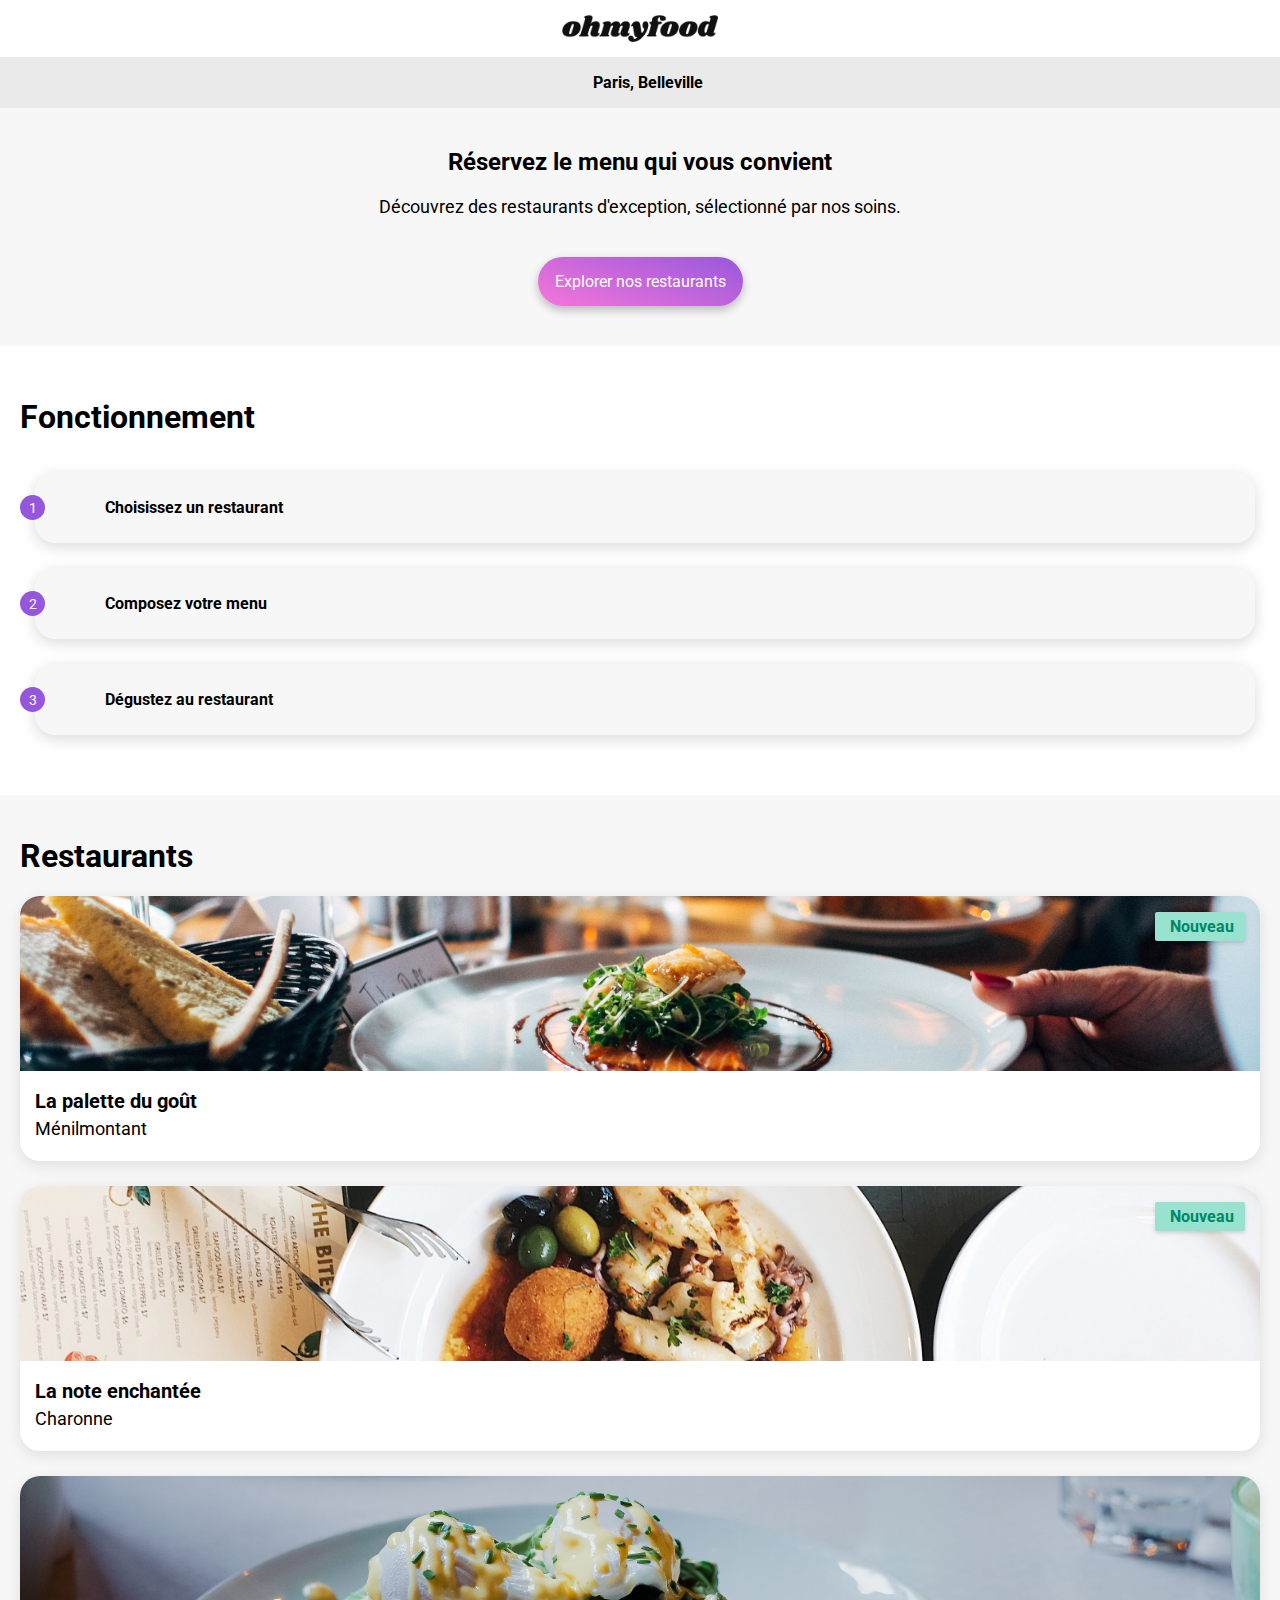
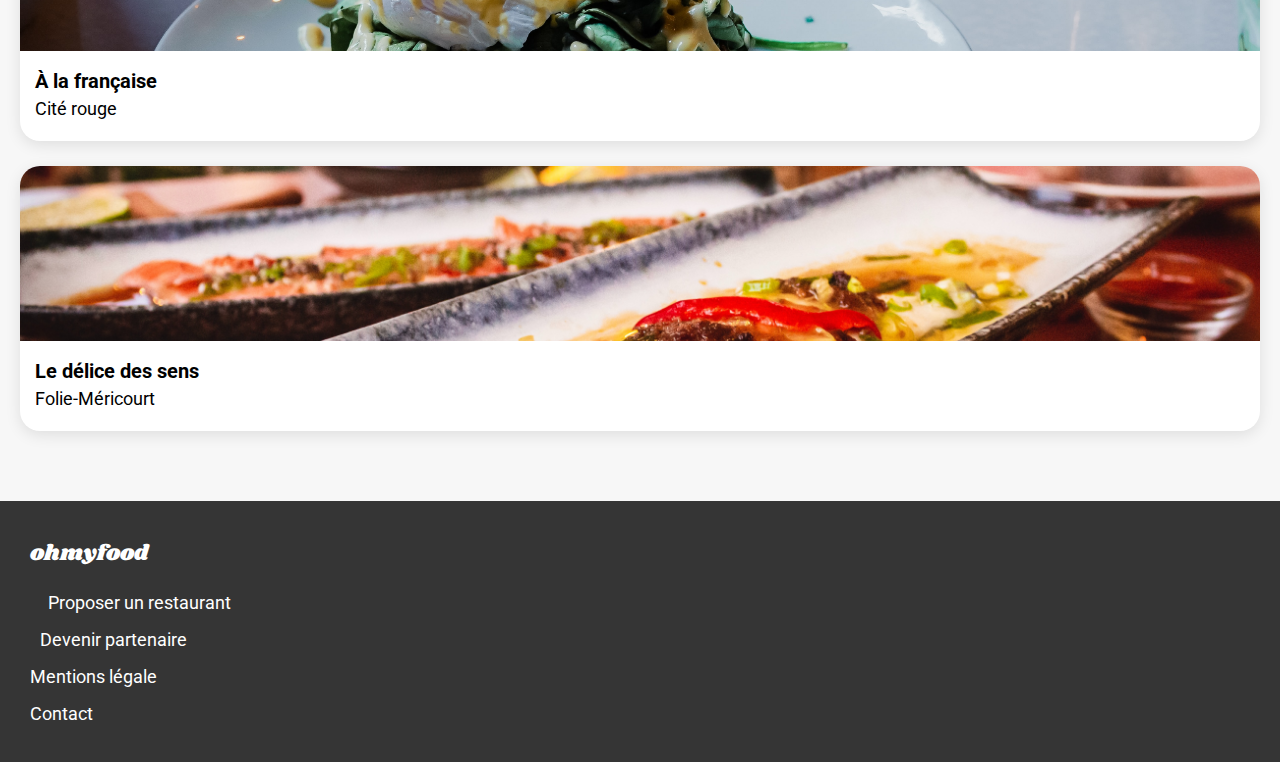
==== index.html @ df41721a "th" ====
<!DOCTYPE html>
<html lang="en">
<head>
    <meta charset="UTF-8">
    <meta http-equiv="X-UA-Compatible" content="IE=edge">
    <meta name="viewport" content="width=device-width, initial-scale=1.0">
    <title>Accueil-Ohmyfood</title>
    <link rel="stylesheet" href="css/style.css"/>
    <link rel="stylesheet" href="https://cdnjs.cloudflare.com/ajax/libs/font-awesome/6.2.1/css/all.min.css"
        integrity="sha512-MV7K8+y+gLIBoVD59lQIYicR65iaqukzvf/nwasF0nqhPay5w/9lJmVM2hMDcnK1OnMGCdVK+iQrJ7lzPJQd1w=="
        crossorigin="anonymous" referrerpolicy="no-referrer" />
        <link rel="preconnect" href="https://fonts.googleapis.com">
        <link rel="preconnect" href="https://fonts.gstatic.com" crossorigin>
        <link href="https://fonts.googleapis.com/css2?family=Quicksand:wght@300&family=Roboto:wght@300&display=swap" rel="stylesheet">
        <link href="https://fonts.googleapis.com/css2?family=Quicksand:wght@300&family=Roboto:wght@300&family=Shrikhand&display=swap" rel="stylesheet">
        <link href="https://fonts.googleapis.com/css2?family=Roboto:wght@300;400&display=swap" rel="stylesheet">
        <link href="https://fonts.googleapis.com/css2?family=Quicksand:wght@300&family=Roboto:wght@300&family=Shrikhand&display=swap" rel="stylesheet">
</head>
<body>
    <header>
        <div class="headerLogo">
            <div class="logo">
            <img src="images/logo/ohmyfood.png" alt="logo Ohmyfood">
            </div>
        </div>
    </header>
    <main>
        <section class="section-location">
            <div class="locationText">
                <div>
                    <i class="fa-solid fa-location-dot"></i>
                </div>
                <div>
                    <p>Paris, Belleville</p>
                </div>
            </div>
        </section>
        <section class="section-title">
            <div class="centerSectionTitle">
                <h1>Réservez le menu qui vous convient</h1>
                <p>Découvrez des restaurants d'exception, sélectionné par nos soins.</p>
                <div class="btn">
                    <div class="btnText">
                        Explorer nos restaurants
                    </div>
                </div>
            </div>
        </section>
        <section class="section-option">
            <h1>Fonctionnement</h1>
            <div class="containerOption">
                <div class="option">
                    <div class="number">1</div>
                    <div class="textOption">
                        <i class="fa-solid fa-mobile-screen-button"></i>
                        <p>Choisissez un restaurant</p>
                    </div>
                </div>
                <div class="option">
                    <div class="number">2</div>
                    <div class="textOption">
                        <i class="fa-solid fa-list-ul"></i>
                        <p>Composez votre menu</p>
                    </div>
                </div>
                <div class="option">
                    <div class="number">3</div>
                    <div class="textOption">
                        <i class="fa-solid fa-store"></i>
                        <p>Dégustez au restaurant</p>
                    </div>
                </div>
            </div>
        </section>
        <section class="section-restaurants">
            <h1>Restaurants</h1>
            <div class="restaurantsCard">
                <a class="card" href="page 2.html">
                    <div class="new1">
                        <div class="textNew">
                            <p>Nouveau</p>
                        </div>
                    </div>
                    <div class="contentCard">
                        <div class="textCard">
                            <h2>La palette du goût</h2>
                            <p>Ménilmontant</p>
                        </div>
                        <div class="heart">
                            <i class="fa-regular fa-heart"></i>
                        </div>
                    </div>              
                </a>
                <a class="card" href="page 3.html">
                    <div class="new2">
                        <div class="textNew">
                            <p>Nouveau</p>
                        </div>
                    </div>
                    <div class="contentCard">
                        <div class="textCard">
                            <h2>La note enchantée</h2>
                            <p>Charonne</p>
                        </div>
                        <div class="heart">
                            <i class="fa-regular fa-heart"></i>
                        </div>
                    </div>              
                </a>
                <a class="card" href="page 4.html">
                    <img src="images/restaurants/toa-heftiba-DQKerTsQwi0-unsplash.jpg" alt="">
                    <div class="contentCard">
                        <div class="textCard">
                            <h2>À la française</h2>
                            <p>Cité rouge</p>
                        </div>
                        <div class="heart">
                            <i class="fa-regular fa-heart"></i>
                        </div>
                    </div>              
                </a>
                <a class="card" href="page 5.html">
                    <img src="images/restaurants/louis-hansel-shotsoflouis-qNBGVyOCY8Q-unsplash.jpg" alt="">
                    <div class="contentCard">
                        <div class="textCard">
                            <h2>Le délice des sens</h2>
                            <p>Folie-Méricourt</p>
                        </div>
                        <div class="heart">
                            <i class="fa-regular fa-heart"></i>
                        </div>
                    </div>              
                </a>
            </div>
        </section>
    </main>
    <footer>
        <div class="group">
            <h3>ohmyfood</h3>
            <div class="textList">
                <i class="ustensil fa-solid fa-utensils"></i>
                <p>Proposer un restaurant</p>
            </div>
            <div class="textList">
                <i class="partner fa-solid fa-handshake-angle"></i>
                <p>Devenir partenaire</p>
            </div>
                <p>Mentions légale</p>
                <p>Contact</p>
        </div>
    </footer>
</body>
</html>
---- css/style.css ----
html, body {
    margin: 0;
    padding: 0;
}

* {
    font-family: 'roboto';
}

h1 {
    font-weight: bolder;
}

header {
    padding: 15px;
    box-shadow: 10px 10px 50px rgba(0, 0, 0, 0.15);
}

main {
    margin: 0;
    background: #F7F7F7;
}

.headerLogo {
    display: flex;
    justify-content: center;
    align-items: center;
    width: 100%;
}

.headerLogo a{
    position: absolute;
    left: 30px;
    text-decoration: none;
    color: black;
}

.logo {
    display: flex;
    justify-content: center;
    align-items: center;
}

.logo img {
    width: 40%;
}

.section-location {
    background: #EAEAEA;
}

.locationText {
    display: flex;
    justify-content: center;
    flex-direction: row;
    align-items: center;
    gap: 15px;
    font-weight:bold;
    font-size: 16px;
    font-family: 'roboto';
}

.section-title {
    padding: 40px 0px 40px 0px;
    background: #F7F7F7;
}

.centerSectionTitle h1, .centerSectionTitle p, .btn{
    font-family: 'Roboto';
    font-style: normal;
    text-align: center;
    margin: auto;
}

.centerSectionTitle h1 {
    font-weight: bold;
    font-size: 24px;
    line-height: 28px;
    width: 75%;
}

.centerSectionTitle p {
    font-size: 18px;
    line-height: 21px;
    width: 80%;
}

.centerSectionTitle {
    display: flex;
    justify-content: center;
    flex-direction: column;
    gap: 20px;
    width: 100%;
}

.btn {
    display: flex;
    justify-content: center;
    width: 175px;
    margin-top: 20px;
    background: linear-gradient(200.64deg, #9356DC -5.2%, #FF79DA 110.74%);
    padding: 15px 15px;
    border-radius: 25px;
    box-shadow: 0px 4px 10px rgba(0, 0, 0, 0.25);
}

.btnText {
    font-size: 16px;
    color: white;
}

.section-option {
    background-color: white;
    padding-top: 20px;
}

.section-option h1{
    padding-left: 20px; padding-top: 10px;
}

.containerOption {
    display: flex;
    flex-direction: column;
    gap: 25px;
    padding-right: 25px; padding-left: 35px;
    padding-bottom: 60px; padding-top: 15px;
    font-family: 'roboto';
}

.option {
    display: flex;
    flex-direction: row;
    align-items: center;
    justify-content: space-between;
    background-color: #F7F7F7;
    box-shadow: 0px 4px 15px rgba(0, 0, 0, 0.15);
    border-radius: 20px;
    padding: 10px 30px;
}

.textOption {
    display: flex;
    flex-direction: row;
    align-items: center;
    gap: 20px;
    padding-left: 20px;
}

.textOption p{
    font-weight: bold;
}

.textOption i {
    font-size: 18px;
    color: #7E7E7E;
}

.number {
    display: flex;
    align-items: center;
    justify-content: center;
    position: absolute;
    left: 20px;
    color: white;
    background-color:#9356DC ;
    width: 25px;
    height: 25px;
    border-radius: 20px;
    font-size: 14px;
}

.section-restaurants {
    background: #F7F7F7;
    padding: 20px;
    padding-bottom: 70px;
}

.restaurantsCard {
    display: flex;
    flex-direction: column;
    justify-content: center;
    width: 100%;
    gap: 25px;
}

.card {
    display: flex;
    justify-content: center;
    flex-direction: column;
    width: 100%;
    background-color: white;
    border-radius: 20px;
    box-shadow: 0px 4px 15px rgba(0, 0, 0, 0.1);
    text-decoration: none;
    color: black;
}

.card img {
    object-fit: cover;
    height: 175px;
    border-top-left-radius: 20px;
    border-top-right-radius: 20px
}

.contentCard {
    display: flex;
    flex-direction: row;
    align-items: center;
    justify-content: space-between;
    padding: 20px 15px;
    height: 50px;    
}

.textCard {
    line-height: 10px;
    font-family: 'roboto';
}

.textCard h2{
    font-size: 20px;
}

.textCard p {
    font-size: 18px;
}

.heart {
    display: flex;
    align-items: center;
    font-size: 27px;
}

.imgText {

    margin: 0 auto;
    color: #008766;;
    left: 70%;
    border-radius: 2px;
    background-color: #99E2D0;
    box-shadow: 0px 2px 4px rgba(0, 0, 0, 0.15);
    padding: 5px 15px;
    font-size: 16px;
    font-weight: bold;
    font-family: 'roboto';
}

.new1 {
    height: 175px;
    border-top-left-radius: 20px;
    border-top-right-radius: 20px;
    background-image: url(../images/restaurants/jay-wennington-N_Y88TWmGwA-unsplash.jpg);
    background-position-y: center;
    background-size: cover;
}

.new2 {
    height: 175px;
    border-top-left-radius: 20px;
    border-top-right-radius: 20px;
    background-image: url(../images/restaurants/stil-u2Lp8tXIcjw-unsplash.jpg);
    background-position-y: center;
    background-size: cover;
}

.textNew {
    display: flex;
    justify-content: flex-end;
}

.textNew p {
    width: 60px;
    margin-right: 15px;
    text-align: center;
    color: #008766;
    border-radius: 2px;
    background-color: #99E2D0;
    box-shadow: 0px 2px 4px rgba(0, 0, 0, 0.15);
    padding: 5px 15px;
    font-size: 16px;
    font-weight: bold;
    font-family: 'roboto';
}

footer {
    background-color: #353535;
    padding: 30px;
}

.group {
    display: flex;
    flex-direction: column;
    justify-content: flex-start;
    line-height: 1px;
    color: white;
    font-size: 18px;
}

.group h3 {
    font-family: 'Shrikhand';
    font-weight: lighter;
    font-size: 22px;
    margin-bottom: 30px;
}

.textList {
    display: flex;
    flex-direction: row;
    align-items: center;
}

.partner {
    margin-right: 10px;
}

.ustensil {
    margin-right: 18px;
}

/******** pages **********/ 


span {
    border-bottom:3px solid #99E2D0;
    padding-bottom: 5px;
}

.backImg img{
    object-fit: cover;
    height: 275px;
    width: 100%;
}

.section-menu {
    position: relative;
    top: -60px;
    background-color: #F7F7F7;
    border-radius: 40px 40px 0px 0px;
    padding: 15px 15px;
}

.section-menu h2 {
    font-family: 'roboto';
    font-size: 16px;
    font-weight: 300;
}

.titleHeart {
    display: flex;
    justify-content: space-between;
    flex-direction: row;
    align-items: center;
}

.titleHeart h1 {
    font-family: 'Shrikhand';
    font-size: 28px;
    font-weight: lighter;
}

.titleHeart i {
    font-size: 27px;
}

.formule {
    display: flex;
    flex-direction: column;
    gap: 15px;
    margin-top: 20px;
    margin-bottom: 40px;
}

.menu {
    display: flex;
    justify-content:space-between;
    background-color: white;
    border-radius: 15px;
    box-shadow: 0px 4px 15px rgba(0, 0, 0, 0.1);
    padding-right: 10px; padding-left: 10px;
    font-family: 'Roboto'; 
    gap: 15px;
}

.menuText {
    line-height: 5px;
}

.menuText h3 {
    font-size: 16px;
}

.menuText p {
    font-size: 14px;
}

.price {
    display: flex;
    align-items: end;
    font-size: 14px;
    font-weight: bold;
}
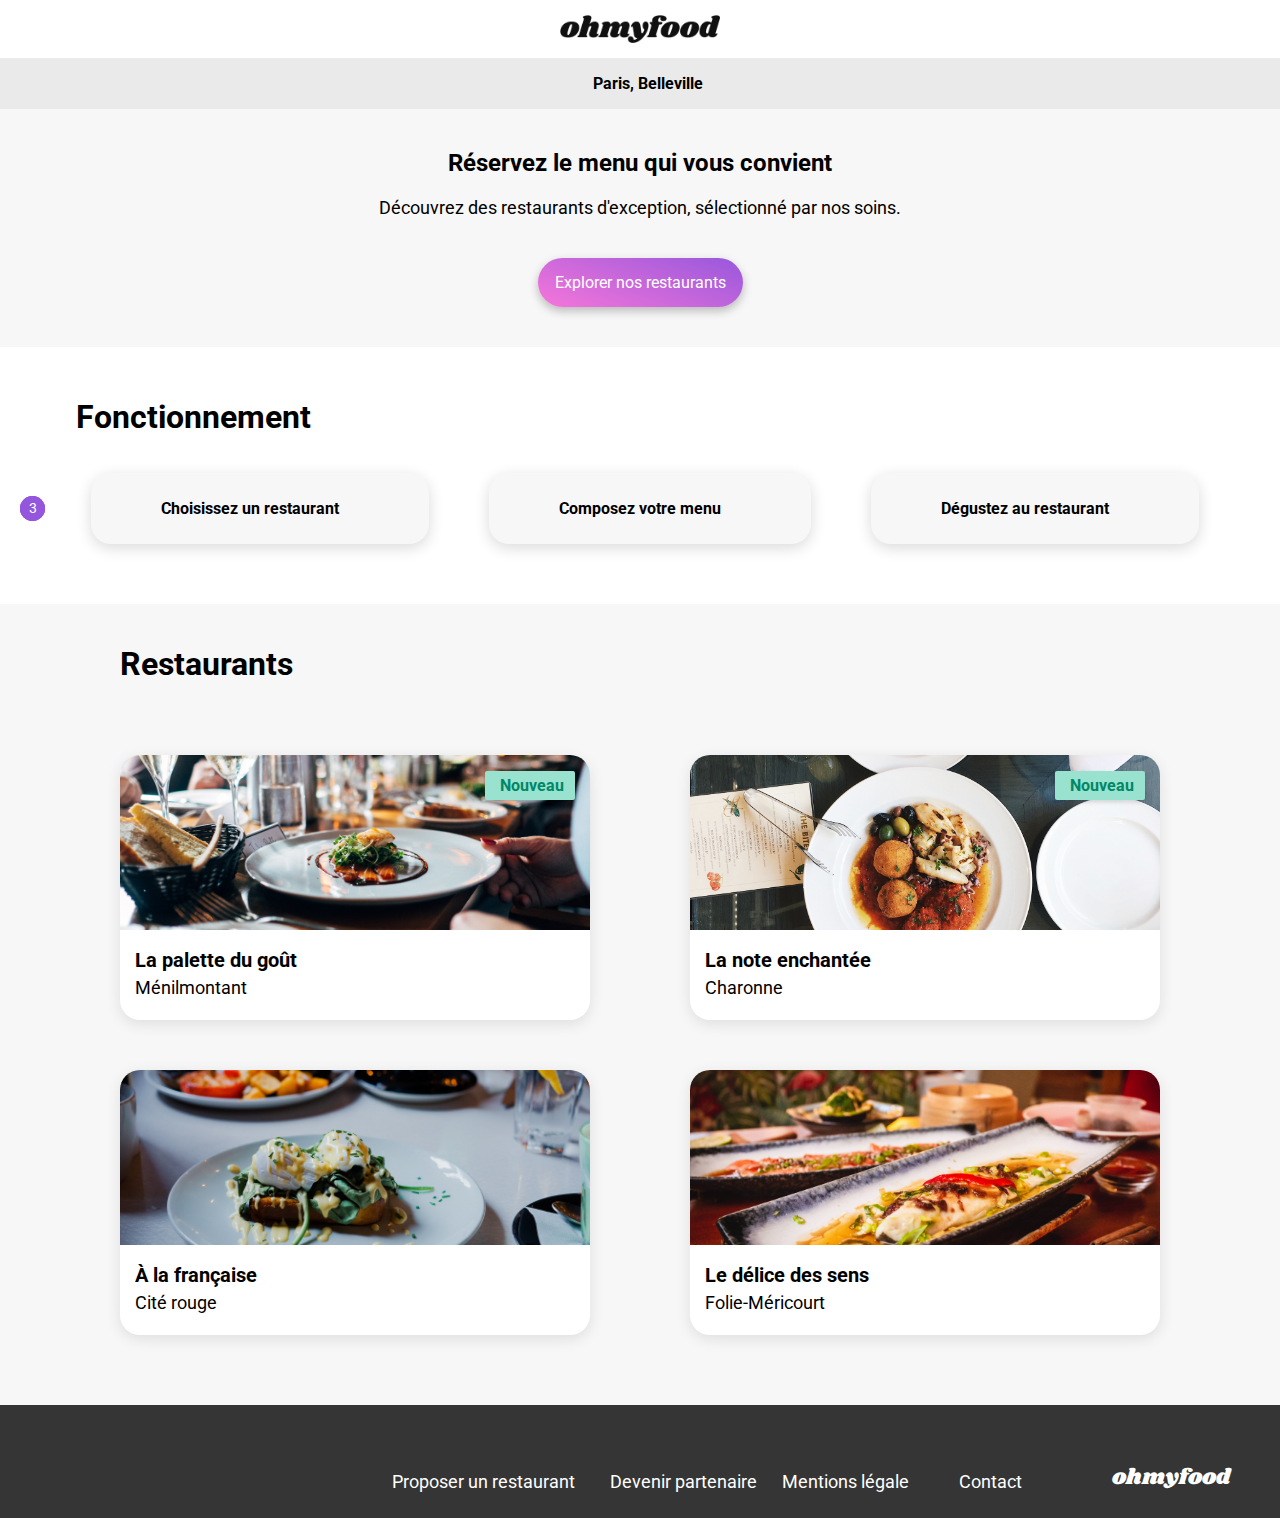
==== commit a6ab70dd: "hg" ====
--- a/index.html
+++ b/index.html
@@ -47,106 +47,119 @@
             </div>
         </section>
         <section class="section-option">
-            <h1>Fonctionnement</h1>
-            <div class="containerOption">
-                <div class="option">
-                    <div class="number">1</div>
-                    <div class="textOption">
-                        <i class="fa-solid fa-mobile-screen-button"></i>
-                        <p>Choisissez un restaurant</p>
-                    </div>
-                </div>
-                <div class="option">
-                    <div class="number">2</div>
-                    <div class="textOption">
-                        <i class="fa-solid fa-list-ul"></i>
-                        <p>Composez votre menu</p>
-                    </div>
-                </div>
-                <div class="option">
-                    <div class="number">3</div>
-                    <div class="textOption">
-                        <i class="fa-solid fa-store"></i>
-                        <p>Dégustez au restaurant</p>
+            <div class="blocOption">
+                <div class="containerOption">
+                    <h1>Fonctionnement</h1>
+                    <div class="groupOption">
+                        <div class="option">
+                            <div class="textOption">
+                                <div class="number number1">1</div>
+                                <i class="fa-solid fa-mobile-screen-button"></i>
+                                <p>Choisissez un restaurant</p>
+                            </div>
+                        </div>
+                        <div class="option">
+                            <div class="textOption">
+                                <div class="number number2">2</div>
+                                <i class="fa-solid fa-list-ul"></i>
+                                <p>Composez votre menu</p>
+                            </div>
+                        </div>
+                        <div class="option">
+                            <div class="textOption">
+                                <div class="number number3">3</div>
+                                <i class="fa-solid fa-store"></i>
+                                <p>Dégustez au restaurant</p>
+                            </div>
+                        </div>
                     </div>
                 </div>
             </div>
         </section>
         <section class="section-restaurants">
-            <h1>Restaurants</h1>
+            <div>
             <div class="restaurantsCard">
-                <a class="card" href="page 2.html">
-                    <div class="new1">
-                        <div class="textNew">
-                            <p>Nouveau</p>
-                        </div>
+                <div class="containerCard">
+                    <h1>Restaurants</h1>
+                    <div class="groupCard">
+                        <a class="card" href="page 2.html">
+                            <div class="new1">
+                                <div class="textNew">
+                                    <p>Nouveau</p>
+                                </div>
+                            </div>
+                            <div class="contentCard">
+                                <div class="textCard">
+                                    <h2>La palette du goût</h2>
+                                    <p>Ménilmontant</p>
+                                </div>
+                                <div class="heart">
+                                    <i class="fa-regular fa-heart"></i>
+                                </div>
+                            </div>              
+                        </a>
+                        <a class="card" href="page 3.html">
+                            <div class="new2">
+                                <div class="textNew">
+                                    <p>Nouveau</p>
+                                </div>
+                            </div>
+                            <div class="contentCard">
+                                <div class="textCard">
+                                    <h2>La note enchantée</h2>
+                                    <p>Charonne</p>
+                                </div>
+                                <div class="heart">
+                                    <i class="fa-regular fa-heart"></i>
+                                </div>
+                            </div>              
+                        </a>
                     </div>
-                    <div class="contentCard">
-                        <div class="textCard">
-                            <h2>La palette du goût</h2>
-                            <p>Ménilmontant</p>
-                        </div>
-                        <div class="heart">
-                            <i class="fa-regular fa-heart"></i>
-                        </div>
-                    </div>              
-                </a>
-                <a class="card" href="page 3.html">
-                    <div class="new2">
-                        <div class="textNew">
-                            <p>Nouveau</p>
-                        </div>
+                    <div class="groupCard">
+                        <a class="card" href="page 4.html">
+                            <img src="images/restaurants/toa-heftiba-DQKerTsQwi0-unsplash.jpg" alt="">
+                            <div class="contentCard">
+                                <div class="textCard">
+                                    <h2>À la française</h2>
+                                    <p>Cité rouge</p>
+                                </div>
+                                <div class="heart">
+                                    <i class="fa-regular fa-heart"></i>
+                                </div>
+                            </div>              
+                        </a>
+                        <a class="card" href="page 5.html">
+                            <img src="images/restaurants/louis-hansel-shotsoflouis-qNBGVyOCY8Q-unsplash.jpg" alt="">
+                            <div class="contentCard">
+                                <div class="textCard">
+                                    <h2>Le délice des sens</h2>
+                                    <p>Folie-Méricourt</p>
+                                </div>
+                                <div class="heart">
+                                    <i class="fa-regular fa-heart"></i>
+                                </div>
+                            </div>              
+                        </a>
                     </div>
-                    <div class="contentCard">
-                        <div class="textCard">
-                            <h2>La note enchantée</h2>
-                            <p>Charonne</p>
-                        </div>
-                        <div class="heart">
-                            <i class="fa-regular fa-heart"></i>
-                        </div>
-                    </div>              
-                </a>
-                <a class="card" href="page 4.html">
-                    <img src="images/restaurants/toa-heftiba-DQKerTsQwi0-unsplash.jpg" alt="">
-                    <div class="contentCard">
-                        <div class="textCard">
-                            <h2>À la française</h2>
-                            <p>Cité rouge</p>
-                        </div>
-                        <div class="heart">
-                            <i class="fa-regular fa-heart"></i>
-                        </div>
-                    </div>              
-                </a>
-                <a class="card" href="page 5.html">
-                    <img src="images/restaurants/louis-hansel-shotsoflouis-qNBGVyOCY8Q-unsplash.jpg" alt="">
-                    <div class="contentCard">
-                        <div class="textCard">
-                            <h2>Le délice des sens</h2>
-                            <p>Folie-Méricourt</p>
-                        </div>
-                        <div class="heart">
-                            <i class="fa-regular fa-heart"></i>
-                        </div>
-                    </div>              
-                </a>
+                </div>
             </div>
         </section>
     </main>
     <footer>
         <div class="group">
             <h3>ohmyfood</h3>
-            <div class="textList">
-                <i class="ustensil fa-solid fa-utensils"></i>
-                <p>Proposer un restaurant</p>
+            <div class="groupList">
+                <div class="textList">
+                    <i class="ustensil fa-solid fa-utensils"></i>
+                    <p>Proposer un restaurant</p>
+                </div>
+                <div class="textList">
+                    <i class="partner fa-solid fa-handshake-angle"></i>
+                    <p>Devenir partenaire</p>
+                </div>
+                    <p>Mentions légale</p><br/>
+                    <p>Contact</p>
             </div>
-            <div class="textList">
-                <i class="partner fa-solid fa-handshake-angle"></i>
-                <p>Devenir partenaire</p>
-            </div>
-                <p>Mentions légale</p>
-                <p>Contact</p>
         </div>
     </footer>
 </body>
--- a/css/style.css
+++ b/css/style.css
@@ -42,7 +42,7 @@
 }
 
 .logo img {
-    width: 40%;
+    width: 160px;
 }
 
 .section-location {
@@ -118,7 +118,7 @@
     padding-left: 20px; padding-top: 10px;
 }
 
-.containerOption {
+.groupOption {
     display: flex;
     flex-direction: column;
     gap: 25px;
@@ -180,6 +180,18 @@
     flex-direction: column;
     justify-content: center;
     width: 100%;
+    gap: 25px;
+}
+
+.groupCard {
+    display: flex;
+    flex-direction: column;
+    gap: 25px;
+}
+
+.containerCard {
+    display: flex;
+    flex-direction: column;
     gap: 25px;
 }
 
@@ -397,4 +409,60 @@
     align-items: end;
     font-size: 14px;
     font-weight: bold;
+}
+
+/********* Desktop min-1024px ***********/
+
+@media (min-width: 1024px) {
+
+    .groupOption {
+        display: flex;
+        flex-direction: row;
+        gap: 60px;
+    }
+
+    .option {
+        padding-right: 90px;
+    }
+
+    .blocOption {
+        display: flex;
+        flex-direction: column;
+    }
+
+    .containerOption {
+        margin: auto;
+    }
+
+    .containerCard {
+        display: flex;
+        flex-direction: column;
+        justify-content: center;
+        padding-left: 100px; padding-right: 100px;
+        gap: 50px;
+    }
+
+    .groupCard {
+        display: flex;
+        flex-direction: row;
+        gap: 100px;
+    }
+
+    .group {
+        flex-direction: row-reverse;
+        align-items: center;
+        gap: 90px;
+    }
+
+    footer {
+        padding-bottom: 10px;
+        padding-top: 50px;
+        padding-right: 50px;
+    }
+
+    .groupList {
+        display: flex;
+        flex-direction: row;
+        gap: 25px;
+    }
 }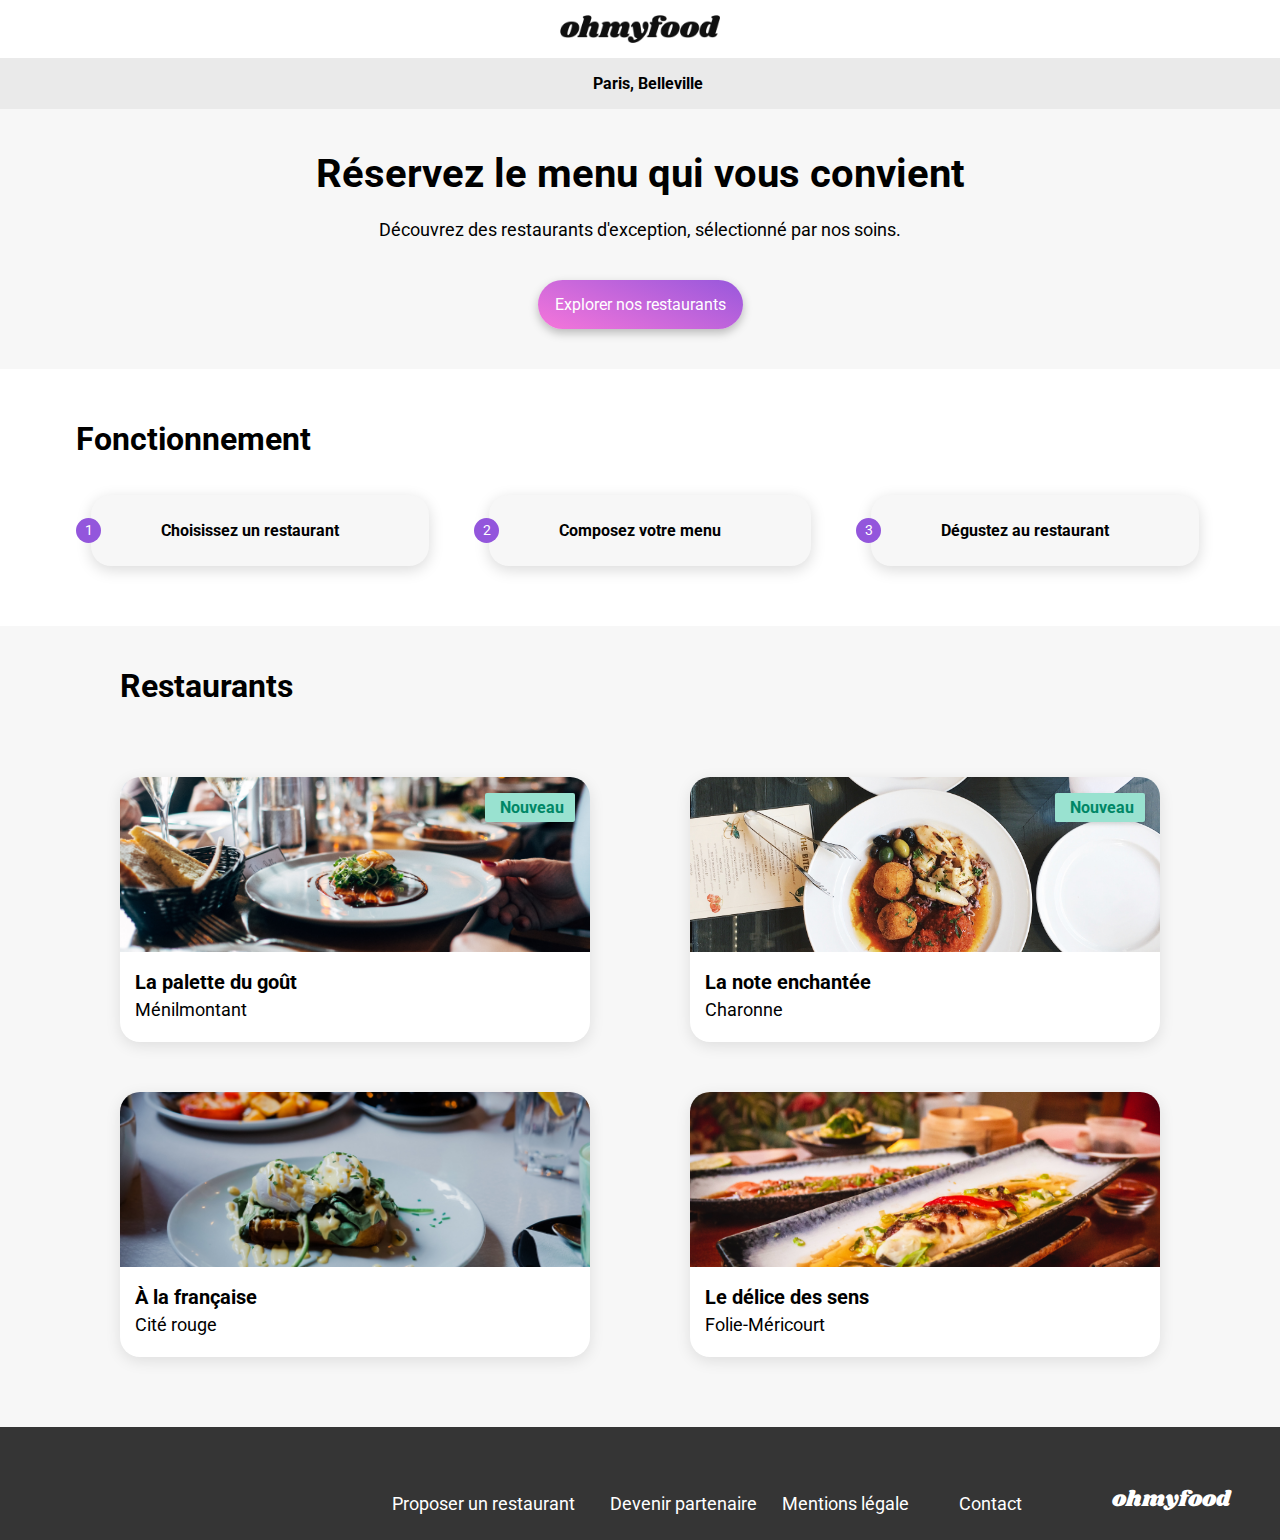
==== commit 804e6b5f: "ghh" ====
--- a/index.html
+++ b/index.html
@@ -4,7 +4,7 @@
     <meta charset="UTF-8">
     <meta http-equiv="X-UA-Compatible" content="IE=edge">
     <meta name="viewport" content="width=device-width, initial-scale=1.0">
-    <title>Accueil-Ohmyfood</title>
+    <title>Accueil - ohmyfood</title>
     <link rel="stylesheet" href="css/style.css"/>
     <link rel="stylesheet" href="https://cdnjs.cloudflare.com/ajax/libs/font-awesome/6.2.1/css/all.min.css"
         integrity="sha512-MV7K8+y+gLIBoVD59lQIYicR65iaqukzvf/nwasF0nqhPay5w/9lJmVM2hMDcnK1OnMGCdVK+iQrJ7lzPJQd1w=="
@@ -53,21 +53,21 @@
                     <div class="groupOption">
                         <div class="option">
                             <div class="textOption">
-                                <div class="number number1">1</div>
+                                <div class="number">1</div>
                                 <i class="fa-solid fa-mobile-screen-button"></i>
                                 <p>Choisissez un restaurant</p>
                             </div>
                         </div>
                         <div class="option">
                             <div class="textOption">
-                                <div class="number number2">2</div>
+                                <div class="number">2</div>
                                 <i class="fa-solid fa-list-ul"></i>
                                 <p>Composez votre menu</p>
                             </div>
                         </div>
                         <div class="option">
                             <div class="textOption">
-                                <div class="number number3">3</div>
+                                <div class="number">3</div>
                                 <i class="fa-solid fa-store"></i>
                                 <p>Dégustez au restaurant</p>
                             </div>
--- a/css/style.css
+++ b/css/style.css
@@ -14,11 +14,6 @@
 header {
     padding: 15px;
     box-shadow: 10px 10px 50px rgba(0, 0, 0, 0.15);
-}
-
-main {
-    margin: 0;
-    background: #F7F7F7;
 }
 
 .headerLogo {
@@ -160,7 +155,7 @@
     align-items: center;
     justify-content: center;
     position: absolute;
-    left: 20px;
+    transform: translateX(-65px);
     color: white;
     background-color:#9356DC ;
     width: 25px;
@@ -336,6 +331,11 @@
     padding-bottom: 5px;
 }
 
+.backImg {
+    position: relative;
+    z-index: 1;
+}
+
 .backImg img{
     object-fit: cover;
     height: 275px;
@@ -344,7 +344,8 @@
 
 .section-menu {
     position: relative;
-    top: -60px;
+    z-index: 2;
+    margin-top: -60px;
     background-color: #F7F7F7;
     border-radius: 40px 40px 0px 0px;
     padding: 15px 15px;
@@ -411,6 +412,10 @@
     font-weight: bold;
 }
 
+.commandBtn {
+    margin-bottom: 40px;
+}
+
 /********* Desktop min-1024px ***********/
 
 @media (min-width: 1024px) {
@@ -465,4 +470,31 @@
         flex-direction: row;
         gap: 25px;
     }
+
+
+    /***********pages ********/
+
+    .section-menu {
+        width: 70%;
+        margin: auto;
+        margin-top: -40px;
+    }
+
+    .titleHeart {
+        justify-content: center;
+        gap: 30px;
+    }
+
+    .formule {
+        width: 60%;
+        margin: auto;
+        margin-bottom: 50px;
+    }
+
+    .centerSectionTitle h1 {
+        font-size: 40px;
+        line-height: 50px;
+    }
+
+
 }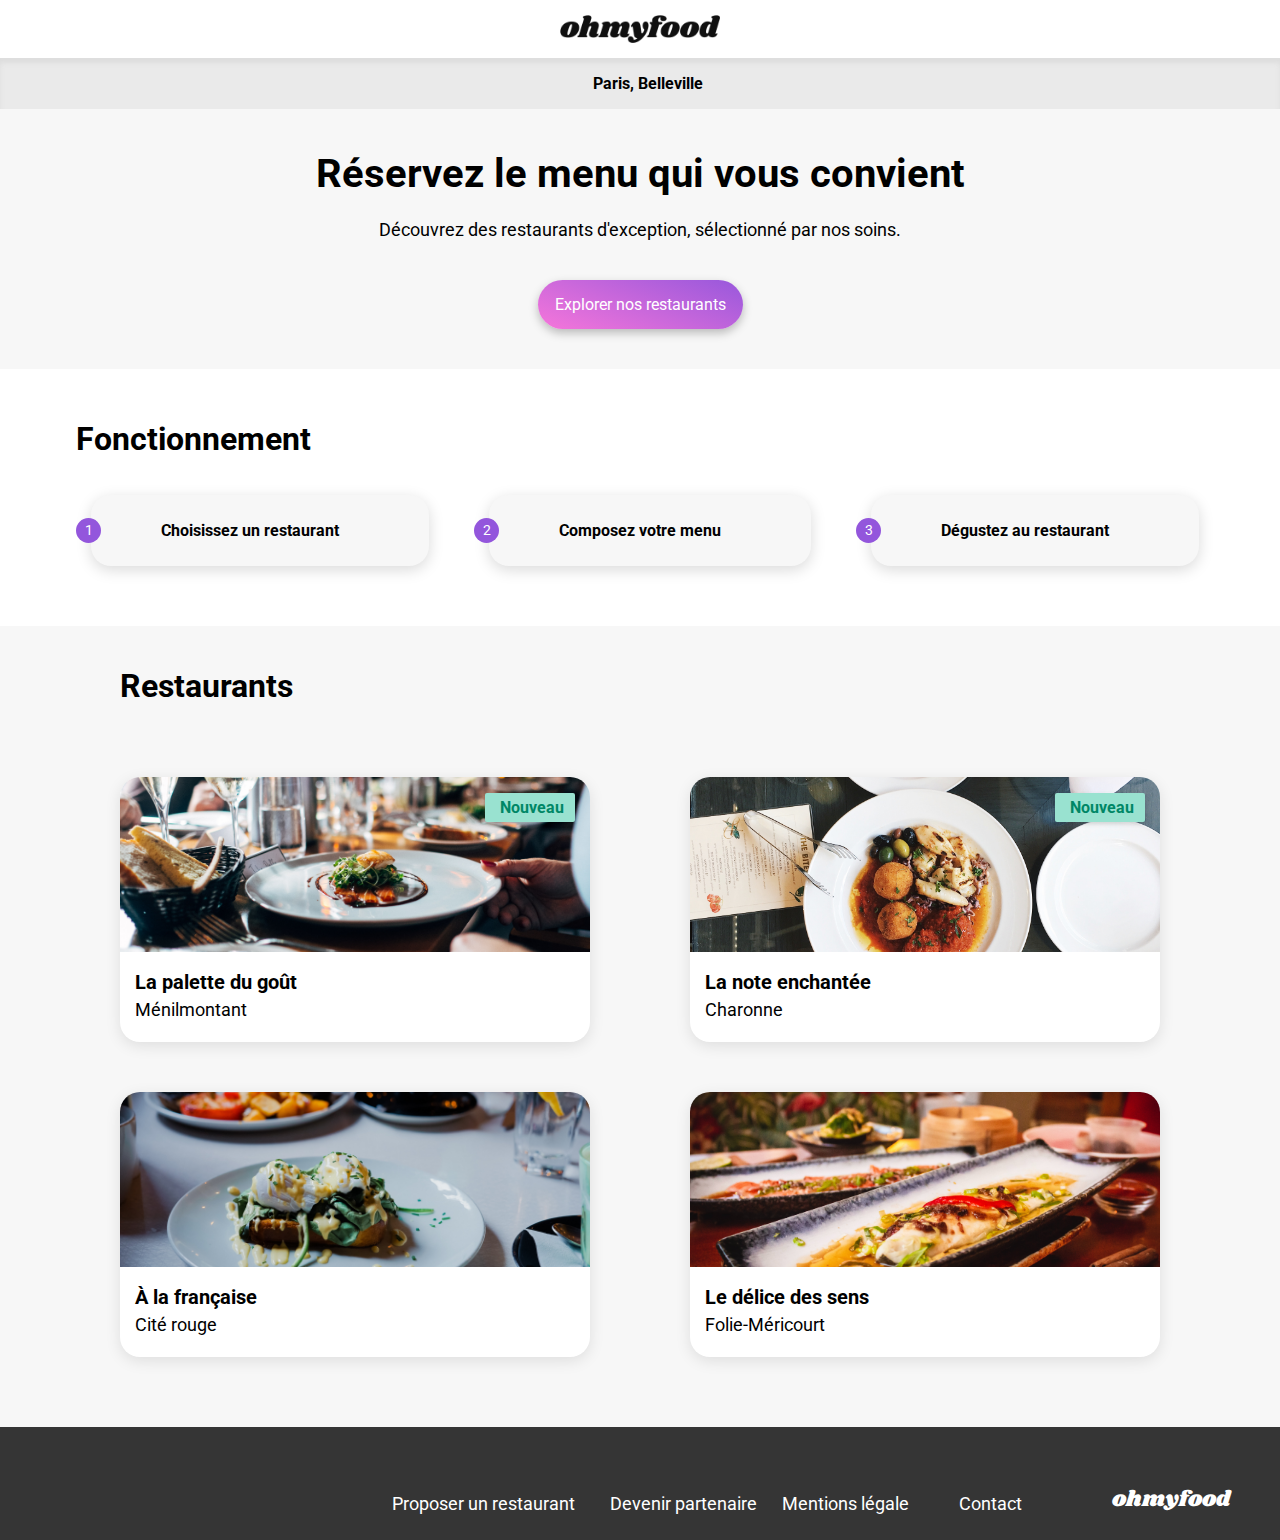
==== commit 64d52fad: "dz" ====
--- a/index.html
+++ b/index.html
@@ -94,7 +94,8 @@
                                     <p>Ménilmontant</p>
                                 </div>
                                 <div class="heart">
-                                    <i class="fa-regular fa-heart"></i>
+                                    <i class="fa-regular fa-heart heartEmpty"></i>
+                                    <i class="fa-solid fa-heart heartFull"></i>
                                 </div>
                             </div>              
                         </a>
@@ -110,7 +111,8 @@
                                     <p>Charonne</p>
                                 </div>
                                 <div class="heart">
-                                    <i class="fa-regular fa-heart"></i>
+                                    <i class="fa-regular fa-heart heartEmpty"></i>
+                                    <i class="fa-solid fa-heart heartFull"></i>
                                 </div>
                             </div>              
                         </a>
@@ -124,7 +126,8 @@
                                     <p>Cité rouge</p>
                                 </div>
                                 <div class="heart">
-                                    <i class="fa-regular fa-heart"></i>
+                                    <i class="fa-regular fa-heart heartEmpty"></i>
+                                    <i class="fa-solid fa-heart heartFull"></i>
                                 </div>
                             </div>              
                         </a>
@@ -136,7 +139,8 @@
                                     <p>Folie-Méricourt</p>
                                 </div>
                                 <div class="heart">
-                                    <i class="fa-regular fa-heart"></i>
+                                    <i class="fa-regular fa-heart heartEmpty"></i>
+                                    <i class="fa-solid fa-heart heartFull"></i>
                                 </div>
                             </div>              
                         </a>
@@ -149,16 +153,16 @@
         <div class="group">
             <h3>ohmyfood</h3>
             <div class="groupList">
-                <div class="textList">
+                <a href="#" class="textList">
                     <i class="ustensil fa-solid fa-utensils"></i>
                     <p>Proposer un restaurant</p>
-                </div>
-                <div class="textList">
+                </a>
+                <a href="#" class="textList">
                     <i class="partner fa-solid fa-handshake-angle"></i>
                     <p>Devenir partenaire</p>
-                </div>
-                    <p>Mentions légale</p><br/>
-                    <p>Contact</p>
+                </a>
+                    <a href="#"><p>Mentions légale</p></a><br/>
+                    <a href="mailto:steven.25@ohmyfood.com"><p>Contact</p></a>
             </div>
         </div>
     </footer>
--- a/css/style.css
+++ b/css/style.css
@@ -13,14 +13,17 @@
 
 header {
     padding: 15px;
-    box-shadow: 10px 10px 50px rgba(0, 0, 0, 0.15);
-}
-
+}
+
+.shadow {
+    box-shadow: 0px 5px 6px 0px rgba(0, 0, 0, 0.2);
+}
 .headerLogo {
     display: flex;
     justify-content: center;
     align-items: center;
     width: 100%;
+    
 }
 
 .headerLogo a{
@@ -42,6 +45,7 @@
 
 .section-location {
     background: #EAEAEA;
+    box-shadow: inset 0px 5px 5px 0px #dddddd;
 }
 
 .locationText {
@@ -127,6 +131,7 @@
     flex-direction: row;
     align-items: center;
     justify-content: space-between;
+    cursor: pointer;
     background-color: #F7F7F7;
     box-shadow: 0px 4px 15px rgba(0, 0, 0, 0.15);
     border-radius: 20px;
@@ -229,12 +234,6 @@
 
 .textCard p {
     font-size: 18px;
-}
-
-.heart {
-    display: flex;
-    align-items: center;
-    font-size: 27px;
 }
 
 .imgText {
@@ -307,12 +306,18 @@
     font-weight: lighter;
     font-size: 22px;
     margin-bottom: 30px;
+    cursor: pointer;
 }
 
 .textList {
     display: flex;
     flex-direction: row;
     align-items: center;
+}
+
+.groupList a {
+    text-decoration: none;
+    color: white;
 }
 
 .partner {
@@ -383,26 +388,37 @@
 }
 
 .menu {
+    position: relative;
     display: flex;
     justify-content:space-between;
     background-color: white;
+    cursor: pointer;
     border-radius: 15px;
     box-shadow: 0px 4px 15px rgba(0, 0, 0, 0.1);
     padding-right: 10px; padding-left: 10px;
     font-family: 'Roboto'; 
     gap: 15px;
+    overflow: hidden;
 }
 
 .menuText {
     line-height: 5px;
+    white-space: nowrap;
+    overflow: hidden;
 }
 
 .menuText h3 {
     font-size: 16px;
+    padding-top: 5px; padding-bottom: 7px;
+    text-overflow: ellipsis;
+    overflow: hidden;
 }
 
 .menuText p {
     font-size: 14px;
+    padding-top: 5px; padding-bottom: 5px;
+    text-overflow: ellipsis;
+    overflow: hidden;
 }
 
 .price {
@@ -410,11 +426,127 @@
     align-items: end;
     font-size: 14px;
     font-weight: bold;
+    margin-right: 10px;
+    
 }
 
 .commandBtn {
     margin-bottom: 40px;
-}
+    cursor: pointer;
+}
+
+.heart {
+    padding-right: 45px;
+    font-size: 27px;
+    display: flex;
+    align-items: center;
+    cursor: pointer;
+}
+
+.heart i{
+    position: absolute;
+    
+}
+
+.heartFull {
+    opacity: 0;
+    transition-property: all;
+    transition-duration: 400ms;
+}
+
+.heartFull:hover {
+    opacity: 1;
+    background-image: linear-gradient(200.64deg, #9356DC -5.2%, #FF79DA 110.74%);
+    color: transparent;
+    background-clip: text;
+    -webkit-background-clip: text;
+}
+
+.menu:active .check {
+    display: flex;
+    justify-content: center;
+    align-items: center;
+    animation: slide 0.3s ease-out;
+    transform-origin: right;
+}
+
+
+.menu:active .price {
+    padding-right: 60px;
+    transition: 0.3s ease-out;
+  }
+
+.check {
+    display: none;
+    position: absolute;
+    background-color: #99E2D0;
+    border-radius: 0 15px 15px 0;
+    right: 0px;
+    padding: 0 20px;
+    height: 100%;
+    font-size: 20px;
+    color: white;
+  }
+
+  @keyframes slide {
+    0% {
+      transform: scaleX(0); 
+    }
+    100% {
+      transform: scaleX(1);
+    }
+  }
+
+
+  .apparition {
+    animation: opacity 1s both;
+  }
+
+  #dish1 {
+    animation-delay: 0.1s;
+  }
+
+  #dish2 {
+    animation-delay: 0.2s;
+  }
+
+  #dish3 {
+    animation-delay: 0.3s;
+  }
+
+  #dish4 {
+    animation-delay: 0.6s;
+  }
+
+  #dish5 {
+    animation-delay: 0.7s;
+  }
+
+  #dish6 {
+    animation-delay: 0.8s;
+  }
+
+  #dish7 {
+    animation-delay: 1.1s;
+  }
+
+  #dish8 {
+    animation-delay: 1.2s;
+  }
+
+  #dish9 {
+    animation-delay: 1.3s;
+  }
+
+  @keyframes opacity {
+    from {
+        opacity: 0;
+    }
+    to {
+        opacity: 1;
+    }
+  }
+
 
 /********* Desktop min-1024px ***********/
 
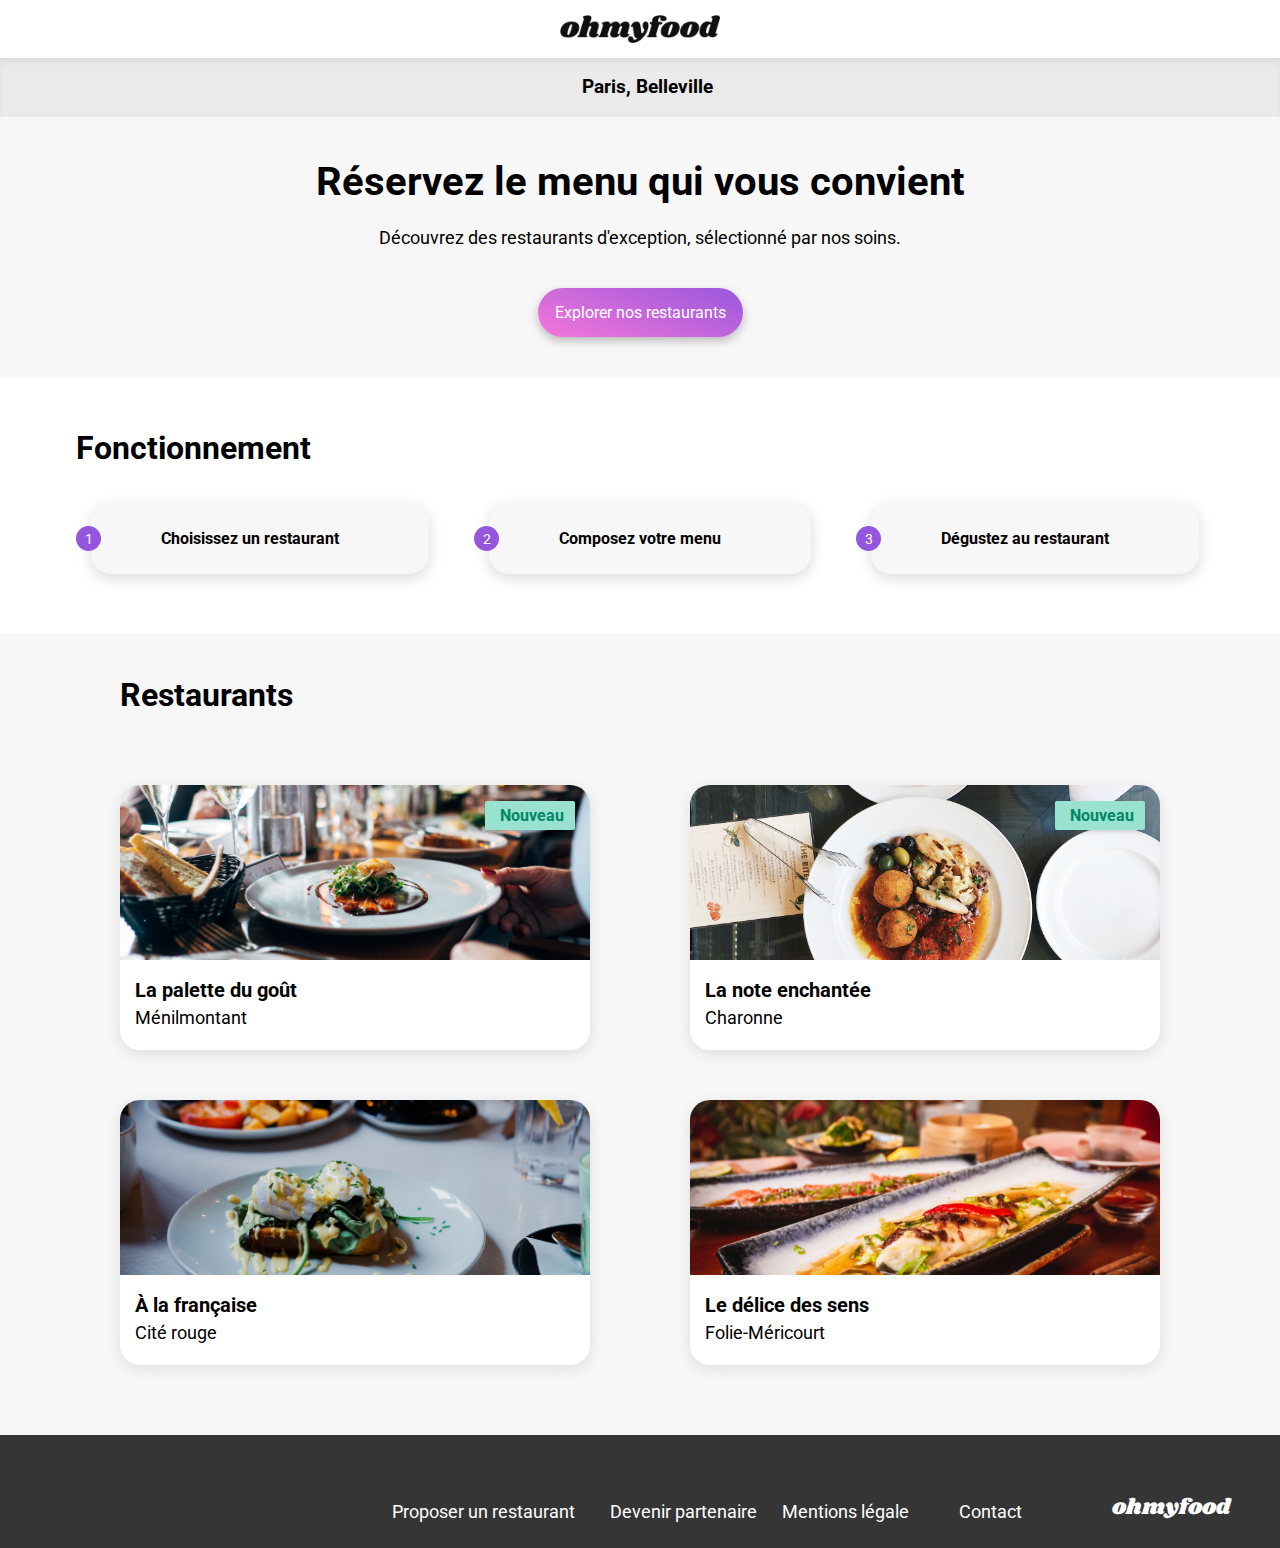
==== commit 62ebbaa8: "correction" ====
--- a/index.html
+++ b/index.html
@@ -5,10 +5,10 @@
     <meta http-equiv="X-UA-Compatible" content="IE=edge">
     <meta name="viewport" content="width=device-width, initial-scale=1.0">
     <title>Accueil - ohmyfood</title>
-    <link rel="stylesheet" href="css/style.css"/>
+    <link rel="stylesheet" href="css/style.css">
     <link rel="stylesheet" href="https://cdnjs.cloudflare.com/ajax/libs/font-awesome/6.2.1/css/all.min.css"
         integrity="sha512-MV7K8+y+gLIBoVD59lQIYicR65iaqukzvf/nwasF0nqhPay5w/9lJmVM2hMDcnK1OnMGCdVK+iQrJ7lzPJQd1w=="
-        crossorigin="anonymous" referrerpolicy="no-referrer" />
+        crossorigin="anonymous" referrerpolicy="no-referrer" >
         <link rel="preconnect" href="https://fonts.googleapis.com">
         <link rel="preconnect" href="https://fonts.gstatic.com" crossorigin>
         <link href="https://fonts.googleapis.com/css2?family=Quicksand:wght@300&family=Roboto:wght@300&display=swap" rel="stylesheet">
@@ -17,6 +17,12 @@
         <link href="https://fonts.googleapis.com/css2?family=Quicksand:wght@300&family=Roboto:wght@300&family=Shrikhand&display=swap" rel="stylesheet">
 </head>
 <body>
+    <div class="loader">
+        <div class="loaderSpin"></div>
+        <div class="loaderForks">
+            <i class="ustensil fa-solid fa-utensils"></i>
+        </div>
+    </div>
     <header>
         <div class="headerLogo">
             <div class="logo">
@@ -31,7 +37,7 @@
                     <i class="fa-solid fa-location-dot"></i>
                 </div>
                 <div>
-                    <p>Paris, Belleville</p>
+                    <h3>Paris, Belleville</h3>
                 </div>
             </div>
         </section>
@@ -77,12 +83,11 @@
             </div>
         </section>
         <section class="section-restaurants">
-            <div>
             <div class="restaurantsCard">
                 <div class="containerCard">
                     <h1>Restaurants</h1>
                     <div class="groupCard">
-                        <a class="card" href="page 2.html">
+                        <a class="card" href="page2.html">
                             <div class="new1">
                                 <div class="textNew">
                                     <p>Nouveau</p>
@@ -99,7 +104,7 @@
                                 </div>
                             </div>              
                         </a>
-                        <a class="card" href="page 3.html">
+                        <a class="card" href="page3.html">
                             <div class="new2">
                                 <div class="textNew">
                                     <p>Nouveau</p>
@@ -118,7 +123,7 @@
                         </a>
                     </div>
                     <div class="groupCard">
-                        <a class="card" href="page 4.html">
+                        <a class="card" href="page4.html">
                             <img src="images/restaurants/toa-heftiba-DQKerTsQwi0-unsplash.jpg" alt="">
                             <div class="contentCard">
                                 <div class="textCard">
@@ -131,7 +136,7 @@
                                 </div>
                             </div>              
                         </a>
-                        <a class="card" href="page 5.html">
+                        <a class="card" href="page5.html">
                             <img src="images/restaurants/louis-hansel-shotsoflouis-qNBGVyOCY8Q-unsplash.jpg" alt="">
                             <div class="contentCard">
                                 <div class="textCard">
@@ -161,7 +166,7 @@
                     <i class="partner fa-solid fa-handshake-angle"></i>
                     <p>Devenir partenaire</p>
                 </a>
-                    <a href="#"><p>Mentions légale</p></a><br/>
+                    <a href="#"><p>Mentions légale</p></a><br>
                     <a href="mailto:steven.25@ohmyfood.com"><p>Contact</p></a>
             </div>
         </div>
--- a/css/style.css
+++ b/css/style.css
@@ -5,6 +5,96 @@
 
 * {
     font-family: 'roboto';
+}
+
+.loader {
+    height: 100%;
+    background: white;
+    margin: auto;
+    position: fixed;
+    top: 0; bottom: 0; left: 0; right: 0;
+    z-index: 4;
+    animation: loader 2s linear;
+    visibility: hidden;
+}
+
+.loaderSpin {
+    display: flex;
+    justify-content: center;
+    align-items: center;
+    margin: auto;
+    position: fixed;
+    top: 0; bottom: 0; left: 0; right: 0;
+    z-index: 5;
+    border: 10px solid rgba(255, 255, 255, 0);;
+    border-top: 10px solid #9356DC;
+    border-bottom: 10px solid #FF79DA;
+    border-radius: 50%;
+    width: 100px;
+    height: 100px;
+    animation: rotate 2s linear;
+    visibility: hidden;
+}
+
+.loaderForks {
+    display: flex;
+    justify-content: center;
+    align-items: center;
+    margin: auto;
+    position: fixed;
+    top: 0; bottom: 0; left: 0; right: 0;
+    z-index: 5;
+    visibility: hidden;
+}
+
+.loaderForks .ustensil {
+    margin: auto;
+    font-size: 25px;
+    color: #353535;
+    animation: forks 2s linear;
+}
+
+@keyframes rotate {
+    0% {
+        visibility: visible;
+        opacity: 1;
+        transform: rotate(0deg);
+    }
+    75% {
+        opacity: 1;
+    }
+    100% {
+        visibility: hidden;
+        transform: rotate(360deg);
+    }
+}
+
+@keyframes loader {
+    0% {
+        visibility: visible;
+        opacity: 0.9;
+    }
+    75% {
+        opacity: 0.9;
+    }
+    100% {
+        opacity: 0;
+        visibility: hidden;
+    }
+}
+
+@keyframes forks {
+    0% {
+        visibility: visible;
+        opacity: 1;
+    }
+    70% {
+        opacity: 1;
+    }
+    100% {
+        opacity: 0;
+        visibility: hidden;
+    }
 }
 
 h1 {
@@ -95,6 +185,7 @@
 .btn {
     display: flex;
     justify-content: center;
+    cursor: pointer;
     width: 175px;
     margin-top: 20px;
     background: linear-gradient(200.64deg, #9356DC -5.2%, #FF79DA 110.74%);
@@ -106,6 +197,12 @@
 .btnText {
     font-size: 16px;
     color: white;
+}
+
+.btn:hover {
+    opacity: 0.9;
+    transition: 300ms;
+    box-shadow: 0px 0px 10px 0px rgba(0, 0, 0, 0.6);
 }
 
 .section-option {
@@ -167,6 +264,12 @@
     height: 25px;
     border-radius: 20px;
     font-size: 14px;
+}
+
+.option:hover {
+    opacity: 0.9;
+    transition: 300ms;
+    box-shadow: 0px 0px 10px 0px rgba(0, 0, 0, 0.6);
 }
 
 .section-restaurants {
@@ -432,7 +535,6 @@
 
 .commandBtn {
     margin-bottom: 40px;
-    cursor: pointer;
 }
 
 .heart {
@@ -452,6 +554,7 @@
     opacity: 0;
     transition-property: all;
     transition-duration: 400ms;
+    color: rgba(255, 255, 255,0);
 }
 
 .heartFull:hover {
@@ -462,7 +565,7 @@
     -webkit-background-clip: text;
 }
 
-.menu:active .check {
+.menu:hover .check {
     display: flex;
     justify-content: center;
     align-items: center;
@@ -471,7 +574,7 @@
 }
 
 
-.menu:active .price {
+.menu:hover .price {
     padding-right: 60px;
     transition: 0.3s ease-out;
   }
